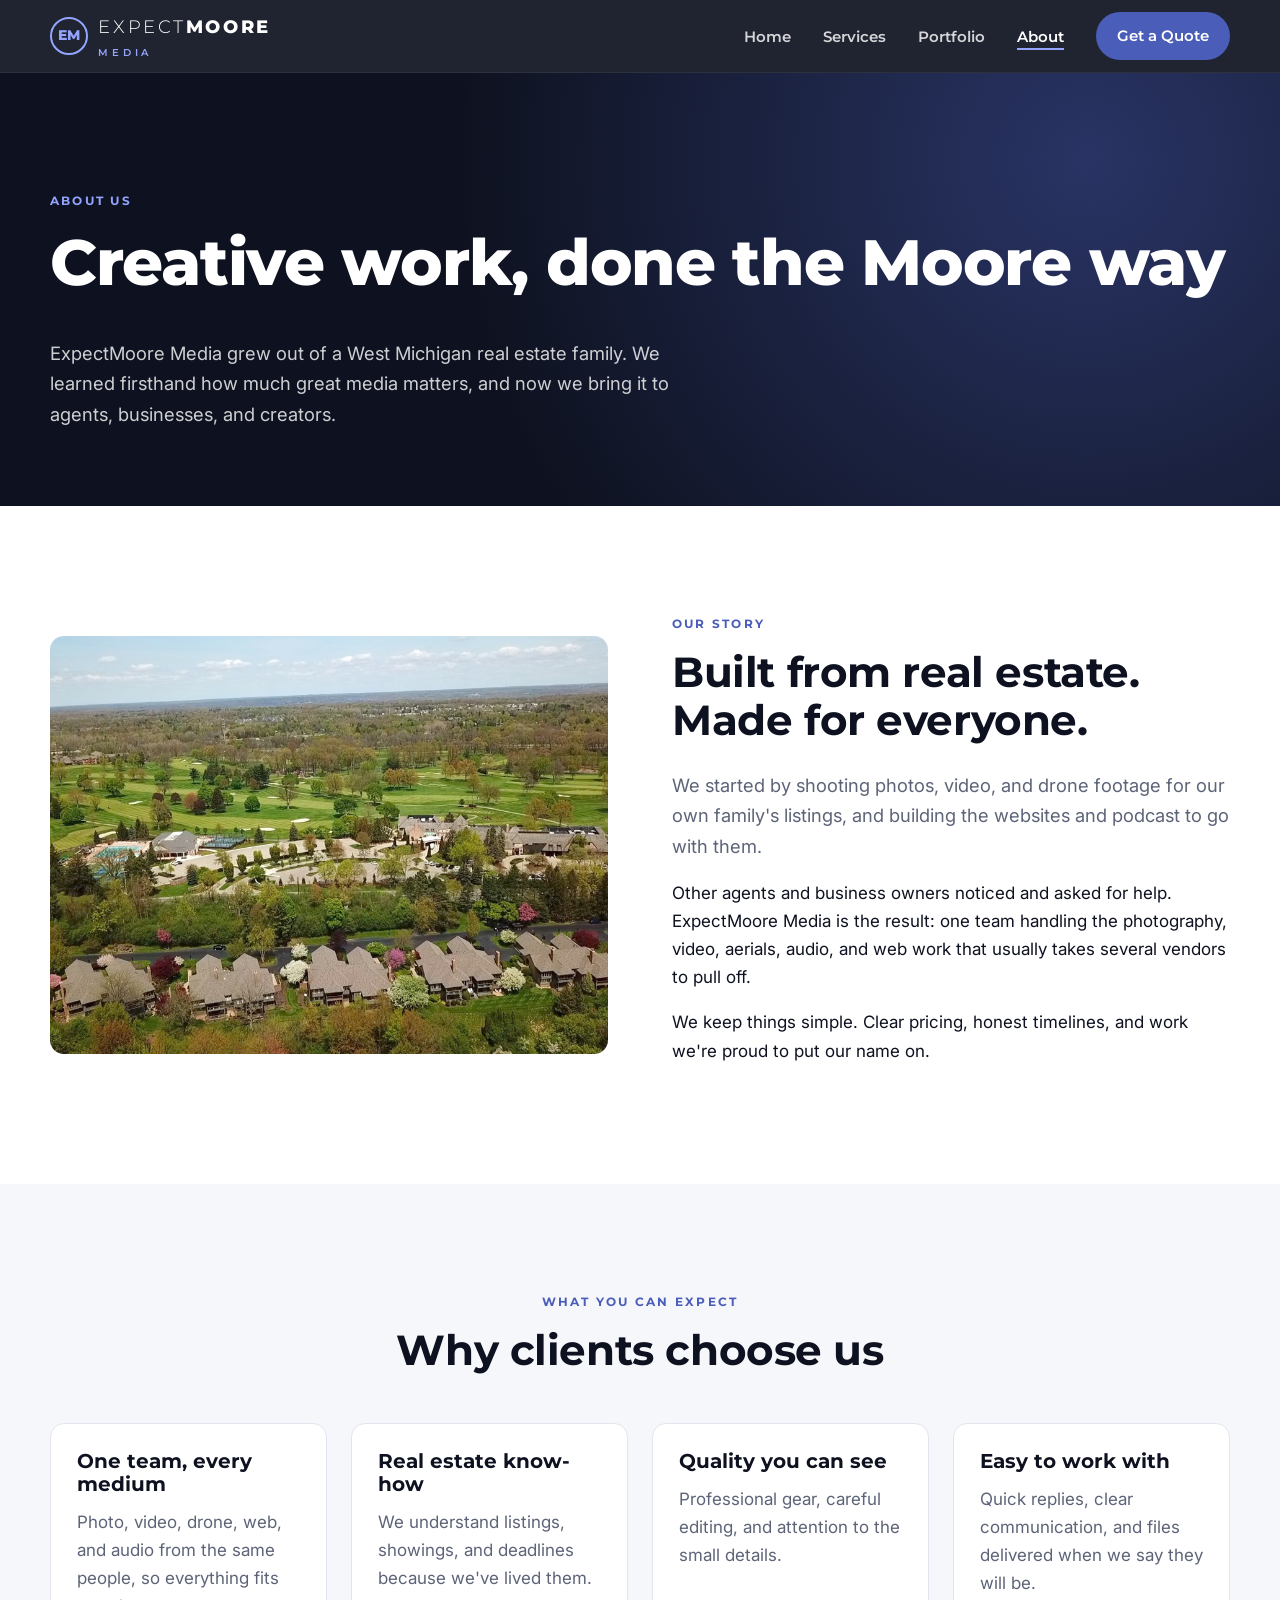
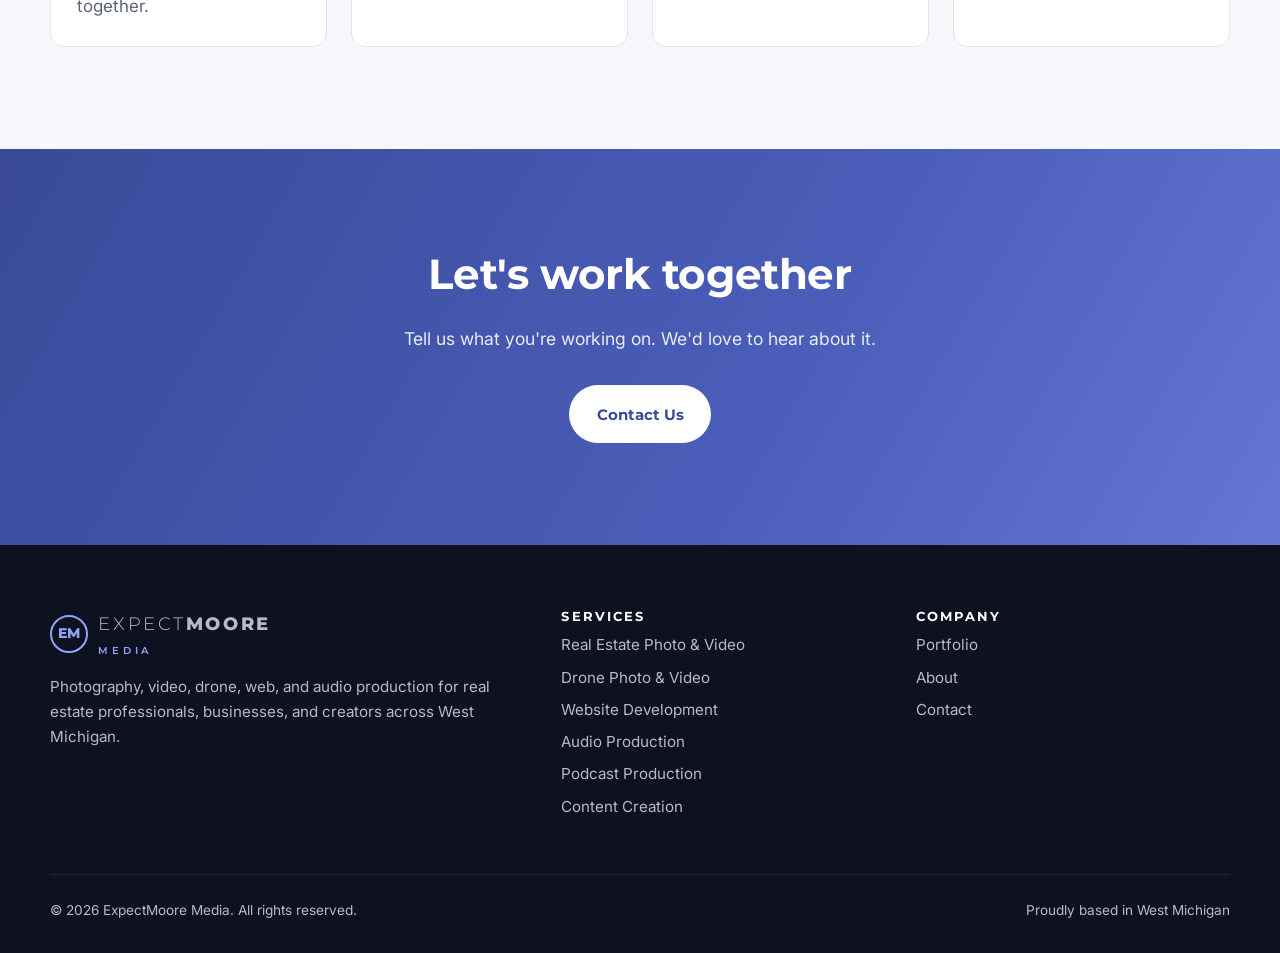
==== about.html @ f27a8996 "Build ExpectMoore Media site: home, services, portfolio, about, contact Plain HTML/CSS with shared s" ====
<!DOCTYPE html>
<html lang="en">
<head>
  <meta charset="utf-8">
  <meta name="viewport" content="width=device-width, initial-scale=1">
  <title>About | ExpectMoore Media</title>
  <meta name="description" content="ExpectMoore Media is a West Michigan digital media company that grew out of a real estate family.">
  <link rel="preconnect" href="https://fonts.googleapis.com">
  <link rel="preconnect" href="https://fonts.gstatic.com" crossorigin>
  <link href="https://fonts.googleapis.com/css2?family=Inter:wght@400;500;600&family=Montserrat:wght@300;600;700;800&display=swap" rel="stylesheet">
  <link rel="stylesheet" href="css/styles.css">
</head>
<body>

<header class="site-header">
  <nav class="container nav" aria-label="Main">
    <a class="logo" href="index.html" aria-label="ExpectMoore Media home">
      <span class="logo-mark" aria-hidden="true">EM</span>
      <span>Expect<strong>Moore</strong><small>Media</small></span>
    </a>
    <button class="nav-toggle" aria-label="Open menu" aria-expanded="false" aria-controls="nav-links"><span></span></button>
    <ul class="nav-links" id="nav-links">
      <li><a href="index.html">Home</a></li>
      <li><a href="services.html">Services</a></li>
      <li><a href="portfolio.html">Portfolio</a></li>
      <li><a href="about.html" aria-current="page">About</a></li>
      <li><a class="btn btn--primary" href="contact.html">Get a Quote</a></li>
    </ul>
  </nav>
</header>

<main>
  <section class="page-hero">
    <div class="container">
      <span class="eyebrow">About Us</span>
      <h1>Creative work, done the Moore way</h1>
      <p>ExpectMoore Media grew out of a West Michigan real estate family. We learned firsthand how much great media matters, and now we bring it to agents, businesses, and creators.</p>
    </div>
  </section>

  <section class="section">
    <div class="container split">
      <img class="reveal" src="images/drone-neighborhood.jpg" alt="Aerial view of a West Michigan neighborhood" loading="lazy">
      <div class="reveal">
        <span class="eyebrow">Our Story</span>
        <h2>Built from real estate. Made for everyone.</h2>
        <p class="lead">We started by shooting photos, video, and drone footage for our own family's listings, and building the websites and podcast to go with them.</p>
        <p>Other agents and business owners noticed and asked for help. ExpectMoore Media is the result: one team handling the photography, video, aerials, audio, and web work that usually takes several vendors to pull off.</p>
        <p>We keep things simple. Clear pricing, honest timelines, and work we're proud to put our name on.</p>
      </div>
    </div>
  </section>

  <section class="section section--paper">
    <div class="container">
      <div class="section-head center reveal">
        <span class="eyebrow">What You Can Expect</span>
        <h2>Why clients choose us</h2>
      </div>
      <div class="values">
        <div class="value reveal"><h3>One team, every medium</h3><p>Photo, video, drone, web, and audio from the same people, so everything fits together.</p></div>
        <div class="value reveal"><h3>Real estate know-how</h3><p>We understand listings, showings, and deadlines because we've lived them.</p></div>
        <div class="value reveal"><h3>Quality you can see</h3><p>Professional gear, careful editing, and attention to the small details.</p></div>
        <div class="value reveal"><h3>Easy to work with</h3><p>Quick replies, clear communication, and files delivered when we say they will be.</p></div>
      </div>
    </div>
  </section>

  <section class="section cta">
    <div class="container reveal">
      <h2>Let's work together</h2>
      <p>Tell us what you're working on. We'd love to hear about it.</p>
      <div class="btn-row"><a class="btn btn--primary" href="contact.html">Contact Us</a></div>
    </div>
  </section>
</main>

<footer class="site-footer">
  <div class="container">
    <div class="footer-grid">
      <div>
        <a class="logo" href="index.html" aria-label="ExpectMoore Media home">
          <span class="logo-mark" aria-hidden="true">EM</span>
          <span>Expect<strong>Moore</strong><small>Media</small></span>
        </a>
        <p>Photography, video, drone, web, and audio production for real estate professionals, businesses, and creators across West Michigan.</p>
      </div>
      <div>
        <h4>Services</h4>
        <ul>
          <li><a href="services.html#real-estate">Real Estate Photo &amp; Video</a></li>
          <li><a href="services.html#drone">Drone Photo &amp; Video</a></li>
          <li><a href="services.html#websites">Website Development</a></li>
          <li><a href="services.html#audio">Audio Production</a></li>
          <li><a href="services.html#podcasts">Podcast Production</a></li>
          <li><a href="services.html#content">Content Creation</a></li>
        </ul>
      </div>
      <div>
        <h4>Company</h4>
        <ul>
          <li><a href="portfolio.html">Portfolio</a></li>
          <li><a href="about.html">About</a></li>
          <li><a href="contact.html">Contact</a></li>
        </ul>
      </div>
    </div>
    <div class="footer-bottom">
      <span>&copy; <span id="year">2026</span> ExpectMoore Media. All rights reserved.</span>
      <span>Proudly based in West Michigan</span>
    </div>
  </div>
</footer>

<script src="js/main.js"></script>
</body>
</html>
---- css/styles.css ----
/* ExpectMoore Media — shared styles */
:root {
  --ink: #0e1220;
  --ink-2: #171c2e;
  --blue: #4a5db8;
  --blue-dark: #3a4a99;
  --sky: #93a4ff;
  --paper: #f6f7fb;
  --white: #ffffff;
  --muted: #5d6478;
  --muted-light: #b4bacb;
  --line: #e2e5ef;
  --radius: 14px;
  --max: 1180px;
  --head: "Montserrat", system-ui, sans-serif;
  --body: "Inter", system-ui, sans-serif;
}

*, *::before, *::after { box-sizing: border-box; }
html { scroll-behavior: smooth; }
body {
  margin: 0;
  font-family: var(--body);
  font-size: 17px;
  line-height: 1.65;
  color: var(--ink);
  background: var(--white);
}
img { max-width: 100%; display: block; }
a { color: var(--blue); }
h1, h2, h3, h4 { font-family: var(--head); line-height: 1.15; margin: 0 0 .6em; }
h1 { font-size: clamp(2.3rem, 5vw, 4rem); font-weight: 800; letter-spacing: -.02em; }
h2 { font-size: clamp(1.8rem, 3.4vw, 2.6rem); font-weight: 700; letter-spacing: -.01em; }
h3 { font-size: 1.25rem; font-weight: 700; }
p { margin: 0 0 1em; }

.container { width: min(100% - 2.5rem, var(--max)); margin-inline: auto; }
.section { padding: clamp(4rem, 8vw, 6.5rem) 0; }
.section--paper { background: var(--paper); }
.section--dark { background: var(--ink); color: var(--white); }
.section--dark p { color: var(--muted-light); }
.eyebrow {
  display: inline-block;
  font-family: var(--head);
  font-size: .78rem;
  font-weight: 700;
  letter-spacing: .18em;
  text-transform: uppercase;
  color: var(--blue);
  margin-bottom: .9rem;
}
.section--dark .eyebrow, .hero .eyebrow, .page-hero .eyebrow { color: var(--sky); }
.lead { font-size: 1.15rem; color: var(--muted); max-width: 46rem; }
.section-head { max-width: 46rem; margin-bottom: 3rem; }
.section-head.center { margin-inline: auto; text-align: center; }
.section-head.center .lead { margin-inline: auto; }

/* Buttons */
.btn {
  display: inline-flex; align-items: center; gap: .5rem;
  padding: .9rem 1.6rem;
  border-radius: 999px;
  font-family: var(--head); font-weight: 700; font-size: .95rem;
  text-decoration: none;
  border: 2px solid transparent;
  transition: background .2s, color .2s, border-color .2s, transform .2s;
  cursor: pointer;
}
.btn:hover { transform: translateY(-2px); }
.btn--primary { background: var(--blue); color: var(--white); }
.btn--primary:hover { background: var(--blue-dark); }
.btn--ghost { border-color: rgba(255,255,255,.5); color: var(--white); }
.btn--ghost:hover { border-color: var(--white); background: rgba(255,255,255,.08); }
.btn--outline { border-color: var(--blue); color: var(--blue); }
.btn--outline:hover { background: var(--blue); color: var(--white); }
.btn-row { display: flex; flex-wrap: wrap; gap: .9rem; }

/* Header */
.site-header {
  position: sticky; top: 0; z-index: 50;
  background: rgba(14, 18, 32, .92);
  backdrop-filter: blur(10px);
  border-bottom: 1px solid rgba(255,255,255,.06);
}
.nav { display: flex; align-items: center; justify-content: space-between; height: 72px; }
.logo {
  display: flex; align-items: center; gap: .65rem;
  color: var(--white); text-decoration: none;
  font-family: var(--head); font-weight: 300; font-size: 1.15rem; letter-spacing: .14em; text-transform: uppercase;
}
.logo strong { font-weight: 800; }
.logo-mark {
  width: 38px; height: 38px; border-radius: 50%;
  border: 2px solid var(--sky);
  display: grid; place-items: center;
  font-weight: 800; font-size: .9rem; letter-spacing: 0; color: var(--sky);
}
.logo small { display: block; font-size: .62rem; letter-spacing: .38em; color: var(--sky); font-weight: 600; margin-top: 2px; }
.nav-links { display: flex; align-items: center; gap: 2rem; list-style: none; margin: 0; padding: 0; }
.nav-links a {
  color: rgba(255,255,255,.82); text-decoration: none;
  font-family: var(--head); font-weight: 600; font-size: .92rem;
}
.nav-links a:hover, .nav-links a[aria-current="page"] { color: var(--white); }
.nav-links a[aria-current="page"] { box-shadow: inset 0 -2px 0 var(--sky); padding-bottom: 4px; }
.nav-links .btn { color: var(--white); padding: .6rem 1.2rem; }
.nav-toggle {
  display: none; background: none; border: 0; color: var(--white);
  width: 44px; height: 44px; cursor: pointer;
}
.nav-toggle span, .nav-toggle span::before, .nav-toggle span::after {
  display: block; width: 24px; height: 2px; background: currentColor; margin: auto; position: relative; transition: .2s;
}
.nav-toggle span::before, .nav-toggle span::after { content: ""; position: absolute; left: 0; }
.nav-toggle span::before { top: -7px; }
.nav-toggle span::after { top: 7px; }

@media (max-width: 860px) {
  .nav-toggle { display: block; }
  .nav-links {
    position: absolute; top: 72px; left: 0; right: 0;
    flex-direction: column; align-items: stretch; gap: 0;
    background: var(--ink); padding: .5rem 1.25rem 1.5rem;
    display: none;
  }
  .nav-links.open { display: flex; }
  .nav-links li { border-bottom: 1px solid rgba(255,255,255,.08); }
  .nav-links li:last-child { border: 0; padding-top: 1rem; }
  .nav-links a { display: block; padding: .9rem 0; }
  .nav-links a[aria-current="page"] { box-shadow: none; color: var(--sky); }
}

/* Hero */
.hero {
  position: relative; color: var(--white);
  min-height: min(88vh, 820px);
  display: flex; align-items: center;
  background: var(--ink) url("../images/hero-aerial.jpg") center/cover no-repeat;
}
.hero::before {
  content: ""; position: absolute; inset: 0;
  background: linear-gradient(100deg, rgba(14,18,32,.92) 0%, rgba(14,18,32,.7) 45%, rgba(14,18,32,.25) 100%);
}
.hero .container { position: relative; padding: 5rem 0; }
.hero h1 { max-width: 15ch; }
.hero h1 em { font-style: normal; color: var(--sky); }
.hero p { font-size: 1.2rem; max-width: 36rem; color: rgba(255,255,255,.85); margin-bottom: 2rem; }

.page-hero {
  background: radial-gradient(circle at 85% 20%, rgba(74,93,184,.45), transparent 55%), var(--ink);
  color: var(--white);
  padding: clamp(4rem, 9vw, 7rem) 0 clamp(3rem, 6vw, 5rem);
}
.page-hero p { color: rgba(255,255,255,.8); font-size: 1.15rem; max-width: 42rem; margin: 0; }

/* Stats strip */
.strip { background: var(--blue); color: var(--white); }
.strip .container {
  display: grid; grid-template-columns: repeat(auto-fit, minmax(180px, 1fr));
  gap: 1rem; padding: 1.6rem 0; text-align: center;
  font-family: var(--head); font-weight: 600; font-size: .95rem; letter-spacing: .04em;
}

/* Service cards */
.grid-3 { display: grid; gap: 1.5rem; grid-template-columns: repeat(auto-fit, minmax(300px, 1fr)); }
.card {
  background: var(--white);
  border: 1px solid var(--line);
  border-radius: var(--radius);
  padding: 2rem;
  transition: transform .25s, box-shadow .25s, border-color .25s;
  display: flex; flex-direction: column;
}
.card:hover { transform: translateY(-4px); box-shadow: 0 18px 40px rgba(14,18,32,.08); border-color: transparent; }
.card p { color: var(--muted); flex: 1; }
.card .link { font-family: var(--head); font-weight: 700; font-size: .92rem; text-decoration: none; }
.card .link::after { content: " →"; }
.icon {
  width: 52px; height: 52px; border-radius: 12px;
  background: rgba(74,93,184,.1); color: var(--blue);
  display: grid; place-items: center; margin-bottom: 1.2rem;
}
.icon svg { width: 26px; height: 26px; }

/* Split feature */
.split { display: grid; gap: clamp(2rem, 5vw, 4.5rem); grid-template-columns: 1fr 1fr; align-items: center; }
.split img { border-radius: var(--radius); width: 100%; aspect-ratio: 4/3; object-fit: cover; }
.split.reverse > :first-child { order: 2; }
@media (max-width: 860px) {
  .split { grid-template-columns: 1fr; }
  .split.reverse > :first-child { order: 0; }
}
.checklist { list-style: none; padding: 0; margin: 0 0 1.8rem; }
.checklist li { position: relative; padding-left: 1.9rem; margin-bottom: .6rem; }
.checklist li::before {
  content: ""; position: absolute; left: 0; top: .45em;
  width: 1.05rem; height: 1.05rem; border-radius: 50%;
  background: var(--blue) url("data:image/svg+xml,%3Csvg xmlns='http://www.w3.org/2000/svg' viewBox='0 0 16 16' fill='none' stroke='white' stroke-width='2.5'%3E%3Cpath d='M4 8.5l2.5 2.5L12 5'/%3E%3C/svg%3E") center/70% no-repeat;
}
.section--dark .checklist li { color: var(--muted-light); }

/* Process */
.steps { display: grid; gap: 1.5rem; grid-template-columns: repeat(auto-fit, minmax(220px, 1fr)); counter-reset: step; }
.step { border-top: 2px solid rgba(147,164,255,.35); padding-top: 1.4rem; }
.step::before {
  counter-increment: step; content: "0" counter(step);
  font-family: var(--head); font-weight: 800; font-size: 1.9rem; color: var(--sky); display: block; margin-bottom: .4rem;
}
.step h3 { color: var(--white); }

/* Gallery */
.gallery { display: grid; gap: 1rem; grid-template-columns: repeat(12, 1fr); }
.gallery figure { margin: 0; position: relative; overflow: hidden; border-radius: var(--radius); grid-column: span 4; background: var(--ink-2); }
.gallery figure.wide { grid-column: span 8; }
.gallery figure.half { grid-column: span 6; }
.gallery img { width: 100%; height: 100%; aspect-ratio: 4/3; object-fit: cover; transition: transform .5s; }
.gallery figure.wide img { aspect-ratio: auto; }
.gallery figure:hover img { transform: scale(1.04); }
.gallery figcaption {
  position: absolute; left: 0; right: 0; bottom: 0;
  padding: 2.5rem 1.2rem 1rem;
  background: linear-gradient(transparent, rgba(14,18,32,.85));
  color: var(--white); font-family: var(--head); font-weight: 600; font-size: .9rem;
}
.gallery figcaption span { display: block; font-size: .72rem; letter-spacing: .14em; text-transform: uppercase; color: var(--sky); }
@media (max-width: 760px) {
  .gallery figure, .gallery figure.wide, .gallery figure.half { grid-column: span 12; }
}

/* Filter tabs */
.filters { display: flex; flex-wrap: wrap; gap: .6rem; margin-bottom: 2rem; }
.filters button {
  border: 1px solid var(--line); background: var(--white); color: var(--ink);
  font-family: var(--head); font-weight: 600; font-size: .88rem;
  padding: .55rem 1.1rem; border-radius: 999px; cursor: pointer;
}
.filters button.active, .filters button:hover { background: var(--ink); color: var(--white); border-color: var(--ink); }
.gallery figure.hidden { display: none; }

/* Service detail blocks */
.service-block { scroll-margin-top: 90px; }
.service-block + .service-block { margin-top: clamp(4rem, 8vw, 6rem); }
.tag-list { display: flex; flex-wrap: wrap; gap: .5rem; margin-bottom: 1.6rem; }
.tag-list span {
  font-size: .8rem; font-weight: 600; padding: .3rem .8rem; border-radius: 999px;
  background: rgba(74,93,184,.1); color: var(--blue-dark);
}
.jump { display: flex; flex-wrap: wrap; gap: .6rem; margin-top: 2rem; }
.jump a {
  color: var(--white); text-decoration: none; font-size: .88rem; font-weight: 600;
  border: 1px solid rgba(255,255,255,.25); border-radius: 999px; padding: .45rem 1rem;
}
.jump a:hover { border-color: var(--sky); color: var(--sky); }
.placeholder-media {
  border-radius: var(--radius); aspect-ratio: 4/3;
  background: radial-gradient(circle at 30% 30%, rgba(147,164,255,.55), transparent 60%), linear-gradient(135deg, var(--blue), var(--ink));
  display: grid; place-items: center; color: var(--white);
}
.placeholder-media svg { width: 84px; height: 84px; opacity: .9; }

/* Values */
.values { display: grid; gap: 1.5rem; grid-template-columns: repeat(auto-fit, minmax(240px, 1fr)); }
.value { padding: 1.6rem; border-radius: var(--radius); background: var(--white); border: 1px solid var(--line); }
.value p { color: var(--muted); margin: 0; }

/* CTA band */
.cta {
  background: linear-gradient(120deg, var(--blue-dark), var(--blue) 60%, #6476d6);
  color: var(--white); text-align: center;
}
.cta p { color: rgba(255,255,255,.88); max-width: 38rem; margin: 0 auto 2rem; font-size: 1.1rem; }
.cta .btn--primary { background: var(--white); color: var(--blue-dark); }
.cta .btn--primary:hover { background: var(--paper); }
.cta .btn-row { justify-content: center; }

/* Contact */
.contact-grid { display: grid; gap: clamp(2rem, 5vw, 4rem); grid-template-columns: 1fr 1.4fr; align-items: start; }
@media (max-width: 860px) { .contact-grid { grid-template-columns: 1fr; } }
.form { background: var(--white); border: 1px solid var(--line); border-radius: var(--radius); padding: clamp(1.5rem, 4vw, 2.5rem); }
.form-row { display: grid; gap: 1rem; grid-template-columns: 1fr 1fr; }
@media (max-width: 560px) { .form-row { grid-template-columns: 1fr; } }
.field { margin-bottom: 1.1rem; }
.field label, .field legend { display: block; font-family: var(--head); font-weight: 600; font-size: .88rem; margin-bottom: .4rem; }
.field input, .field select, .field textarea {
  width: 100%; font: inherit; font-size: 1rem;
  padding: .8rem .95rem; border: 1px solid #cfd4e2; border-radius: 10px; background: var(--white); color: var(--ink);
}
.field input:focus, .field select:focus, .field textarea:focus { outline: 2px solid var(--blue); outline-offset: 1px; border-color: var(--blue); }
.field textarea { min-height: 140px; resize: vertical; }
fieldset.field { border: 0; padding: 0; margin: 0 0 1.1rem; }
.checks { display: grid; grid-template-columns: repeat(auto-fit, minmax(190px, 1fr)); gap: .5rem; }
.checks label { display: flex; align-items: center; gap: .55rem; font-family: var(--body); font-weight: 400; font-size: .95rem; margin: 0; }
.checks input { width: auto; accent-color: var(--blue); }
.hidden-field { position: absolute; left: -9999px; }
.info-list { list-style: none; padding: 0; margin: 2rem 0 0; }
.info-list li { padding: 1rem 0; border-top: 1px solid var(--line); }
.info-list strong { display: block; font-family: var(--head); font-size: .8rem; letter-spacing: .14em; text-transform: uppercase; color: var(--blue); }

/* Footer */
.site-footer { background: var(--ink); color: var(--muted-light); padding: 4rem 0 2rem; font-size: .95rem; }
.footer-grid { display: grid; gap: 2.5rem; grid-template-columns: 1.5fr 1fr 1fr; }
@media (max-width: 760px) { .footer-grid { grid-template-columns: 1fr; } }
.site-footer h4 { color: var(--white); font-size: .82rem; letter-spacing: .16em; text-transform: uppercase; }
.site-footer ul { list-style: none; padding: 0; margin: 0; }
.site-footer li { margin-bottom: .45rem; }
.site-footer a { color: var(--muted-light); text-decoration: none; }
.site-footer a:hover { color: var(--white); }
.site-footer .logo { margin-bottom: 1rem; }
.footer-bottom {
  margin-top: 3rem; padding-top: 1.5rem; border-top: 1px solid rgba(255,255,255,.08);
  display: flex; flex-wrap: wrap; justify-content: space-between; gap: 1rem; font-size: .85rem;
}

/* Reveal on scroll */
.reveal { opacity: 0; transform: translateY(18px); transition: opacity .7s ease, transform .7s ease; }
.reveal.visible { opacity: 1; transform: none; }
@media (prefers-reduced-motion: reduce) {
  html { scroll-behavior: auto; }
  .reveal { opacity: 1; transform: none; transition: none; }
  .btn:hover, .card:hover { transform: none; }
}
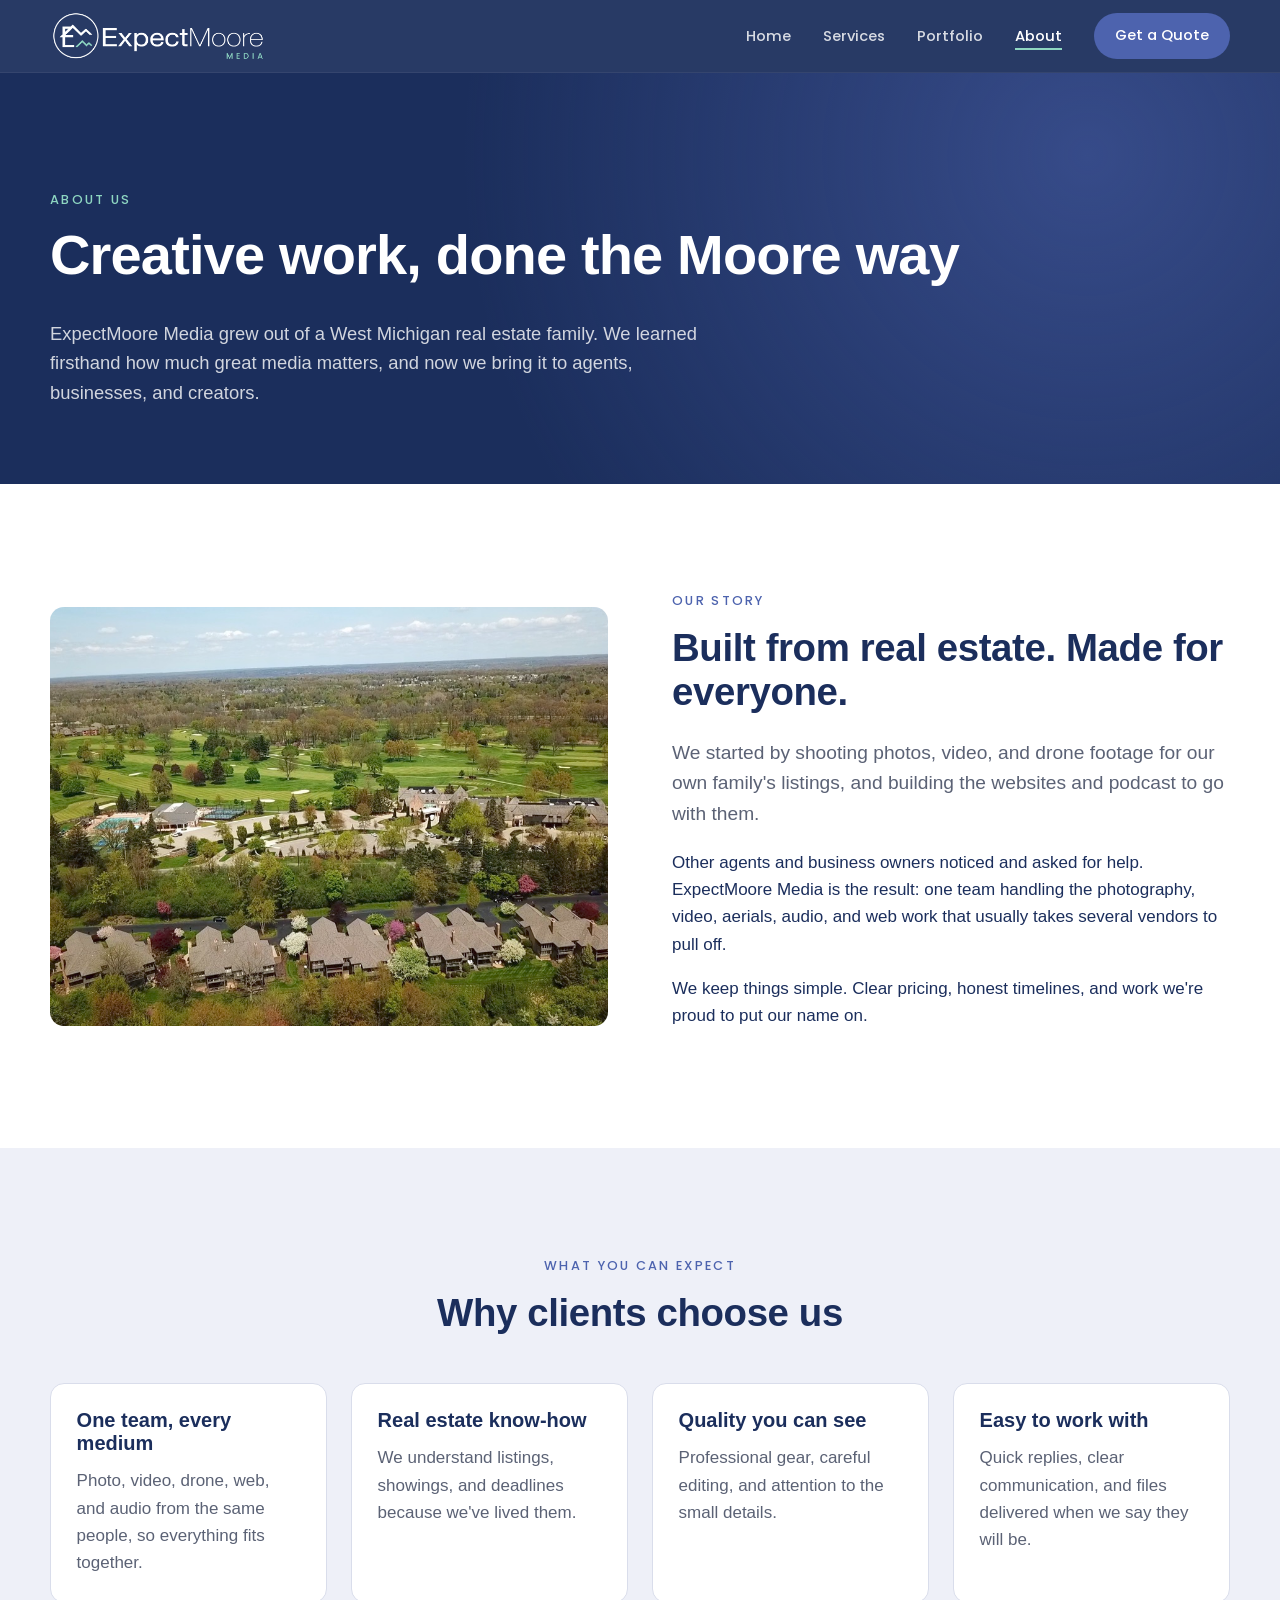
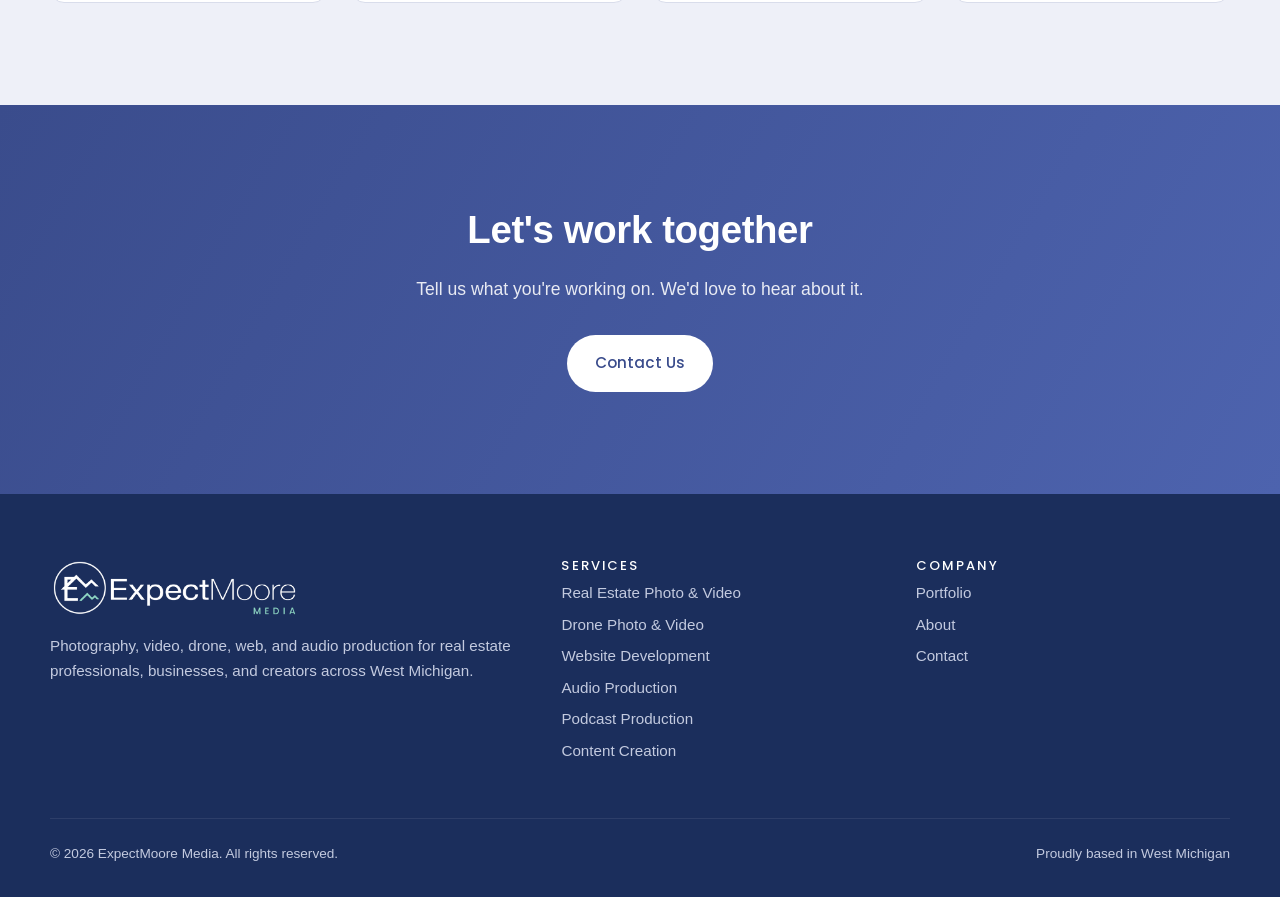
==== commit 9693f2de: "Apply ExpectMoore Media brand kit Real logo (reversed seafoam on navy) in header and footer, favicon" ====
--- a/about.html
+++ b/about.html
@@ -7,17 +7,16 @@
   <meta name="description" content="ExpectMoore Media is a West Michigan digital media company that grew out of a real estate family.">
   <link rel="preconnect" href="https://fonts.googleapis.com">
   <link rel="preconnect" href="https://fonts.gstatic.com" crossorigin>
-  <link href="https://fonts.googleapis.com/css2?family=Inter:wght@400;500;600&family=Montserrat:wght@300;600;700;800&display=swap" rel="stylesheet">
+  <link href="https://fonts.googleapis.com/css2?family=Inter:wght@300;400;700&family=Poppins:wght@500;600&display=swap" rel="stylesheet">
+  <link rel="icon" type="image/png" href="favicon.png">
+  <link rel="apple-touch-icon" href="apple-touch-icon.png">
   <link rel="stylesheet" href="css/styles.css">
 </head>
 <body>
 
 <header class="site-header">
   <nav class="container nav" aria-label="Main">
-    <a class="logo" href="index.html" aria-label="ExpectMoore Media home">
-      <span class="logo-mark" aria-hidden="true">EM</span>
-      <span>Expect<strong>Moore</strong><small>Media</small></span>
-    </a>
+    <a class="logo" href="index.html"><img src="images/brand/expectmooremedia-logo-reversed-seafoam.png" alt="ExpectMoore Media" width="216" height="52"></a>
     <button class="nav-toggle" aria-label="Open menu" aria-expanded="false" aria-controls="nav-links"><span></span></button>
     <ul class="nav-links" id="nav-links">
       <li><a href="index.html">Home</a></li>
@@ -79,10 +78,7 @@
   <div class="container">
     <div class="footer-grid">
       <div>
-        <a class="logo" href="index.html" aria-label="ExpectMoore Media home">
-          <span class="logo-mark" aria-hidden="true">EM</span>
-          <span>Expect<strong>Moore</strong><small>Media</small></span>
-        </a>
+        <a class="logo" href="index.html"><img src="images/brand/expectmooremedia-logo-reversed-seafoam.png" alt="ExpectMoore Media" width="216" height="52"></a>
         <p>Photography, video, drone, web, and audio production for real estate professionals, businesses, and creators across West Michigan.</p>
       </div>
       <div>
--- a/css/styles.css
+++ b/css/styles.css
@@ -1,19 +1,30 @@
 /* ExpectMoore Media — shared styles */
 :root {
-  --ink: #0e1220;
-  --ink-2: #171c2e;
-  --blue: #4a5db8;
-  --blue-dark: #3a4a99;
-  --sky: #93a4ff;
-  --paper: #f6f7fb;
+  /* ExpectMoore Media brand palette (Brand Kit / Colors) */
+  --moore-blue: #4d63ae;
+  --moore-blue-dark: #3a4c8c;
+  --navy-blue: #1b2e5c;
+  --seafoam: #8ed6c1;   /* accent only: shapes, highlights, and on Navy. Never text on white. */
+  --slate: #5b6275;
+  --blue-tint: #eef0f8;
+  --hairline: #d9ddeb;
   --white: #ffffff;
-  --muted: #5d6478;
-  --muted-light: #b4bacb;
-  --line: #e2e5ef;
+
+  /* Roles */
+  --ink: var(--navy-blue);
+  --ink-2: #14234a;
+  --blue: var(--moore-blue);
+  --blue-dark: var(--moore-blue-dark);
+  --sky: var(--seafoam);
+  --paper: var(--blue-tint);
+  --muted: var(--slate);
+  --muted-light: #c3cadf;
+  --line: var(--hairline);
   --radius: 14px;
   --max: 1180px;
-  --head: "Montserrat", system-ui, sans-serif;
-  --body: "Inter", system-ui, sans-serif;
+  --head: "Helvetica Neue", Helvetica, Inter, Arial, sans-serif;
+  --body: "Helvetica Neue", Helvetica, Inter, Arial, sans-serif;
+  --label: "Poppins", "Helvetica Neue", Arial, sans-serif;
 }
 
 *, *::before, *::after { box-sizing: border-box; }
@@ -22,15 +33,15 @@
   margin: 0;
   font-family: var(--body);
   font-size: 17px;
-  line-height: 1.65;
+  line-height: 1.6;
   color: var(--ink);
   background: var(--white);
 }
 img { max-width: 100%; display: block; }
 a { color: var(--blue); }
 h1, h2, h3, h4 { font-family: var(--head); line-height: 1.15; margin: 0 0 .6em; }
-h1 { font-size: clamp(2.3rem, 5vw, 4rem); font-weight: 800; letter-spacing: -.02em; }
-h2 { font-size: clamp(1.8rem, 3.4vw, 2.6rem); font-weight: 700; letter-spacing: -.01em; }
+h1 { font-size: clamp(2.25rem, 4.6vw, 3.5rem); font-weight: 700; letter-spacing: -.015em; line-height: 1.08; }
+h2 { font-size: clamp(1.75rem, 3vw, 2.5rem); font-weight: 700; letter-spacing: -.01em; }
 h3 { font-size: 1.25rem; font-weight: 700; }
 p { margin: 0 0 1em; }
 
@@ -41,16 +52,16 @@
 .section--dark p { color: var(--muted-light); }
 .eyebrow {
   display: inline-block;
-  font-family: var(--head);
-  font-size: .78rem;
-  font-weight: 700;
+  font-family: var(--label);
+  font-size: .8rem;
+  font-weight: 500;
   letter-spacing: .18em;
   text-transform: uppercase;
   color: var(--blue);
   margin-bottom: .9rem;
 }
 .section--dark .eyebrow, .hero .eyebrow, .page-hero .eyebrow { color: var(--sky); }
-.lead { font-size: 1.15rem; color: var(--muted); max-width: 46rem; }
+.lead { font-size: 1.2rem; font-weight: 300; color: var(--muted); max-width: 46rem; }
 .section-head { max-width: 46rem; margin-bottom: 3rem; }
 .section-head.center { margin-inline: auto; text-align: center; }
 .section-head.center .lead { margin-inline: auto; }
@@ -60,7 +71,7 @@
   display: inline-flex; align-items: center; gap: .5rem;
   padding: .9rem 1.6rem;
   border-radius: 999px;
-  font-family: var(--head); font-weight: 700; font-size: .95rem;
+  font-family: var(--label); font-weight: 500; font-size: .95rem;
   text-decoration: none;
   border: 2px solid transparent;
   transition: background .2s, color .2s, border-color .2s, transform .2s;
@@ -78,28 +89,18 @@
 /* Header */
 .site-header {
   position: sticky; top: 0; z-index: 50;
-  background: rgba(14, 18, 32, .92);
+  background: rgba(27, 46, 92, .94);
   backdrop-filter: blur(10px);
   border-bottom: 1px solid rgba(255,255,255,.06);
 }
 .nav { display: flex; align-items: center; justify-content: space-between; height: 72px; }
-.logo {
-  display: flex; align-items: center; gap: .65rem;
-  color: var(--white); text-decoration: none;
-  font-family: var(--head); font-weight: 300; font-size: 1.15rem; letter-spacing: .14em; text-transform: uppercase;
-}
-.logo strong { font-weight: 800; }
-.logo-mark {
-  width: 38px; height: 38px; border-radius: 50%;
-  border: 2px solid var(--sky);
-  display: grid; place-items: center;
-  font-weight: 800; font-size: .9rem; letter-spacing: 0; color: var(--sky);
-}
-.logo small { display: block; font-size: .62rem; letter-spacing: .38em; color: var(--sky); font-weight: 600; margin-top: 2px; }
+.logo { display: inline-flex; align-items: center; }
+.logo img { height: 52px; width: auto; min-width: 150px; }
+.site-footer .logo img { height: 60px; }
 .nav-links { display: flex; align-items: center; gap: 2rem; list-style: none; margin: 0; padding: 0; }
 .nav-links a {
   color: rgba(255,255,255,.82); text-decoration: none;
-  font-family: var(--head); font-weight: 600; font-size: .92rem;
+  font-family: var(--label); font-weight: 500; font-size: .92rem;
 }
 .nav-links a:hover, .nav-links a[aria-current="page"] { color: var(--white); }
 .nav-links a[aria-current="page"] { box-shadow: inset 0 -2px 0 var(--sky); padding-bottom: 4px; }
@@ -139,7 +140,7 @@
 }
 .hero::before {
   content: ""; position: absolute; inset: 0;
-  background: linear-gradient(100deg, rgba(14,18,32,.92) 0%, rgba(14,18,32,.7) 45%, rgba(14,18,32,.25) 100%);
+  background: linear-gradient(100deg, rgba(27,46,92,.94) 0%, rgba(27,46,92,.72) 45%, rgba(27,46,92,.2) 100%);
 }
 .hero .container { position: relative; padding: 5rem 0; }
 .hero h1 { max-width: 15ch; }
@@ -147,7 +148,7 @@
 .hero p { font-size: 1.2rem; max-width: 36rem; color: rgba(255,255,255,.85); margin-bottom: 2rem; }
 
 .page-hero {
-  background: radial-gradient(circle at 85% 20%, rgba(74,93,184,.45), transparent 55%), var(--ink);
+  background: radial-gradient(circle at 85% 20%, rgba(77,99,174,.55), transparent 55%), var(--ink);
   color: var(--white);
   padding: clamp(4rem, 9vw, 7rem) 0 clamp(3rem, 6vw, 5rem);
 }
@@ -158,7 +159,7 @@
 .strip .container {
   display: grid; grid-template-columns: repeat(auto-fit, minmax(180px, 1fr));
   gap: 1rem; padding: 1.6rem 0; text-align: center;
-  font-family: var(--head); font-weight: 600; font-size: .95rem; letter-spacing: .04em;
+  font-family: var(--label); font-weight: 500; font-size: .95rem; letter-spacing: .04em;
 }
 
 /* Service cards */
@@ -171,13 +172,13 @@
   transition: transform .25s, box-shadow .25s, border-color .25s;
   display: flex; flex-direction: column;
 }
-.card:hover { transform: translateY(-4px); box-shadow: 0 18px 40px rgba(14,18,32,.08); border-color: transparent; }
+.card:hover { transform: translateY(-4px); box-shadow: 0 18px 40px rgba(27,46,92,.1); border-color: transparent; }
 .card p { color: var(--muted); flex: 1; }
-.card .link { font-family: var(--head); font-weight: 700; font-size: .92rem; text-decoration: none; }
+.card .link { font-family: var(--label); font-weight: 500; font-size: .92rem; text-decoration: none; }
 .card .link::after { content: " →"; }
 .icon {
   width: 52px; height: 52px; border-radius: 12px;
-  background: rgba(74,93,184,.1); color: var(--blue);
+  background: rgba(77,99,174,.1); color: var(--blue);
   display: grid; place-items: center; margin-bottom: 1.2rem;
 }
 .icon svg { width: 26px; height: 26px; }
@@ -201,10 +202,10 @@
 
 /* Process */
 .steps { display: grid; gap: 1.5rem; grid-template-columns: repeat(auto-fit, minmax(220px, 1fr)); counter-reset: step; }
-.step { border-top: 2px solid rgba(147,164,255,.35); padding-top: 1.4rem; }
+.step { border-top: 2px solid rgba(142,214,193,.4); padding-top: 1.4rem; }
 .step::before {
   counter-increment: step; content: "0" counter(step);
-  font-family: var(--head); font-weight: 800; font-size: 1.9rem; color: var(--sky); display: block; margin-bottom: .4rem;
+  font-family: var(--head); font-weight: 700; font-size: 1.9rem; color: var(--sky); display: block; margin-bottom: .4rem;
 }
 .step h3 { color: var(--white); }
 
@@ -219,8 +220,8 @@
 .gallery figcaption {
   position: absolute; left: 0; right: 0; bottom: 0;
   padding: 2.5rem 1.2rem 1rem;
-  background: linear-gradient(transparent, rgba(14,18,32,.85));
-  color: var(--white); font-family: var(--head); font-weight: 600; font-size: .9rem;
+  background: linear-gradient(transparent, rgba(27,46,92,.88));
+  color: var(--white); font-family: var(--label); font-weight: 500; font-size: .9rem;
 }
 .gallery figcaption span { display: block; font-size: .72rem; letter-spacing: .14em; text-transform: uppercase; color: var(--sky); }
 @media (max-width: 760px) {
@@ -231,7 +232,7 @@
 .filters { display: flex; flex-wrap: wrap; gap: .6rem; margin-bottom: 2rem; }
 .filters button {
   border: 1px solid var(--line); background: var(--white); color: var(--ink);
-  font-family: var(--head); font-weight: 600; font-size: .88rem;
+  font-family: var(--label); font-weight: 500; font-size: .88rem;
   padding: .55rem 1.1rem; border-radius: 999px; cursor: pointer;
 }
 .filters button.active, .filters button:hover { background: var(--ink); color: var(--white); border-color: var(--ink); }
@@ -243,7 +244,7 @@
 .tag-list { display: flex; flex-wrap: wrap; gap: .5rem; margin-bottom: 1.6rem; }
 .tag-list span {
   font-size: .8rem; font-weight: 600; padding: .3rem .8rem; border-radius: 999px;
-  background: rgba(74,93,184,.1); color: var(--blue-dark);
+  background: rgba(77,99,174,.1); color: var(--blue-dark);
 }
 .jump { display: flex; flex-wrap: wrap; gap: .6rem; margin-top: 2rem; }
 .jump a {
@@ -253,7 +254,7 @@
 .jump a:hover { border-color: var(--sky); color: var(--sky); }
 .placeholder-media {
   border-radius: var(--radius); aspect-ratio: 4/3;
-  background: radial-gradient(circle at 30% 30%, rgba(147,164,255,.55), transparent 60%), linear-gradient(135deg, var(--blue), var(--ink));
+  background: radial-gradient(circle at 30% 30%, rgba(142,214,193,.5), transparent 60%), linear-gradient(135deg, var(--blue), var(--ink));
   display: grid; place-items: center; color: var(--white);
 }
 .placeholder-media svg { width: 84px; height: 84px; opacity: .9; }
@@ -265,7 +266,7 @@
 
 /* CTA band */
 .cta {
-  background: linear-gradient(120deg, var(--blue-dark), var(--blue) 60%, #6476d6);
+  background: linear-gradient(120deg, var(--blue-dark), var(--blue));
   color: var(--white); text-align: center;
 }
 .cta p { color: rgba(255,255,255,.88); max-width: 38rem; margin: 0 auto 2rem; font-size: 1.1rem; }
@@ -280,10 +281,10 @@
 .form-row { display: grid; gap: 1rem; grid-template-columns: 1fr 1fr; }
 @media (max-width: 560px) { .form-row { grid-template-columns: 1fr; } }
 .field { margin-bottom: 1.1rem; }
-.field label, .field legend { display: block; font-family: var(--head); font-weight: 600; font-size: .88rem; margin-bottom: .4rem; }
+.field label, .field legend { display: block; font-family: var(--label); font-weight: 500; font-size: .88rem; margin-bottom: .4rem; }
 .field input, .field select, .field textarea {
   width: 100%; font: inherit; font-size: 1rem;
-  padding: .8rem .95rem; border: 1px solid #cfd4e2; border-radius: 10px; background: var(--white); color: var(--ink);
+  padding: .8rem .95rem; border: 1px solid var(--line); border-radius: 10px; background: var(--white); color: var(--ink);
 }
 .field input:focus, .field select:focus, .field textarea:focus { outline: 2px solid var(--blue); outline-offset: 1px; border-color: var(--blue); }
 .field textarea { min-height: 140px; resize: vertical; }
@@ -294,13 +295,13 @@
 .hidden-field { position: absolute; left: -9999px; }
 .info-list { list-style: none; padding: 0; margin: 2rem 0 0; }
 .info-list li { padding: 1rem 0; border-top: 1px solid var(--line); }
-.info-list strong { display: block; font-family: var(--head); font-size: .8rem; letter-spacing: .14em; text-transform: uppercase; color: var(--blue); }
+.info-list strong { display: block; font-family: var(--label); font-weight: 500; font-size: .8rem; letter-spacing: .14em; text-transform: uppercase; color: var(--blue); }
 
 /* Footer */
 .site-footer { background: var(--ink); color: var(--muted-light); padding: 4rem 0 2rem; font-size: .95rem; }
 .footer-grid { display: grid; gap: 2.5rem; grid-template-columns: 1.5fr 1fr 1fr; }
 @media (max-width: 760px) { .footer-grid { grid-template-columns: 1fr; } }
-.site-footer h4 { color: var(--white); font-size: .82rem; letter-spacing: .16em; text-transform: uppercase; }
+.site-footer h4 { color: var(--white); font-family: var(--label); font-weight: 500; font-size: .82rem; letter-spacing: .16em; text-transform: uppercase; }
 .site-footer ul { list-style: none; padding: 0; margin: 0; }
 .site-footer li { margin-bottom: .45rem; }
 .site-footer a { color: var(--muted-light); text-decoration: none; }
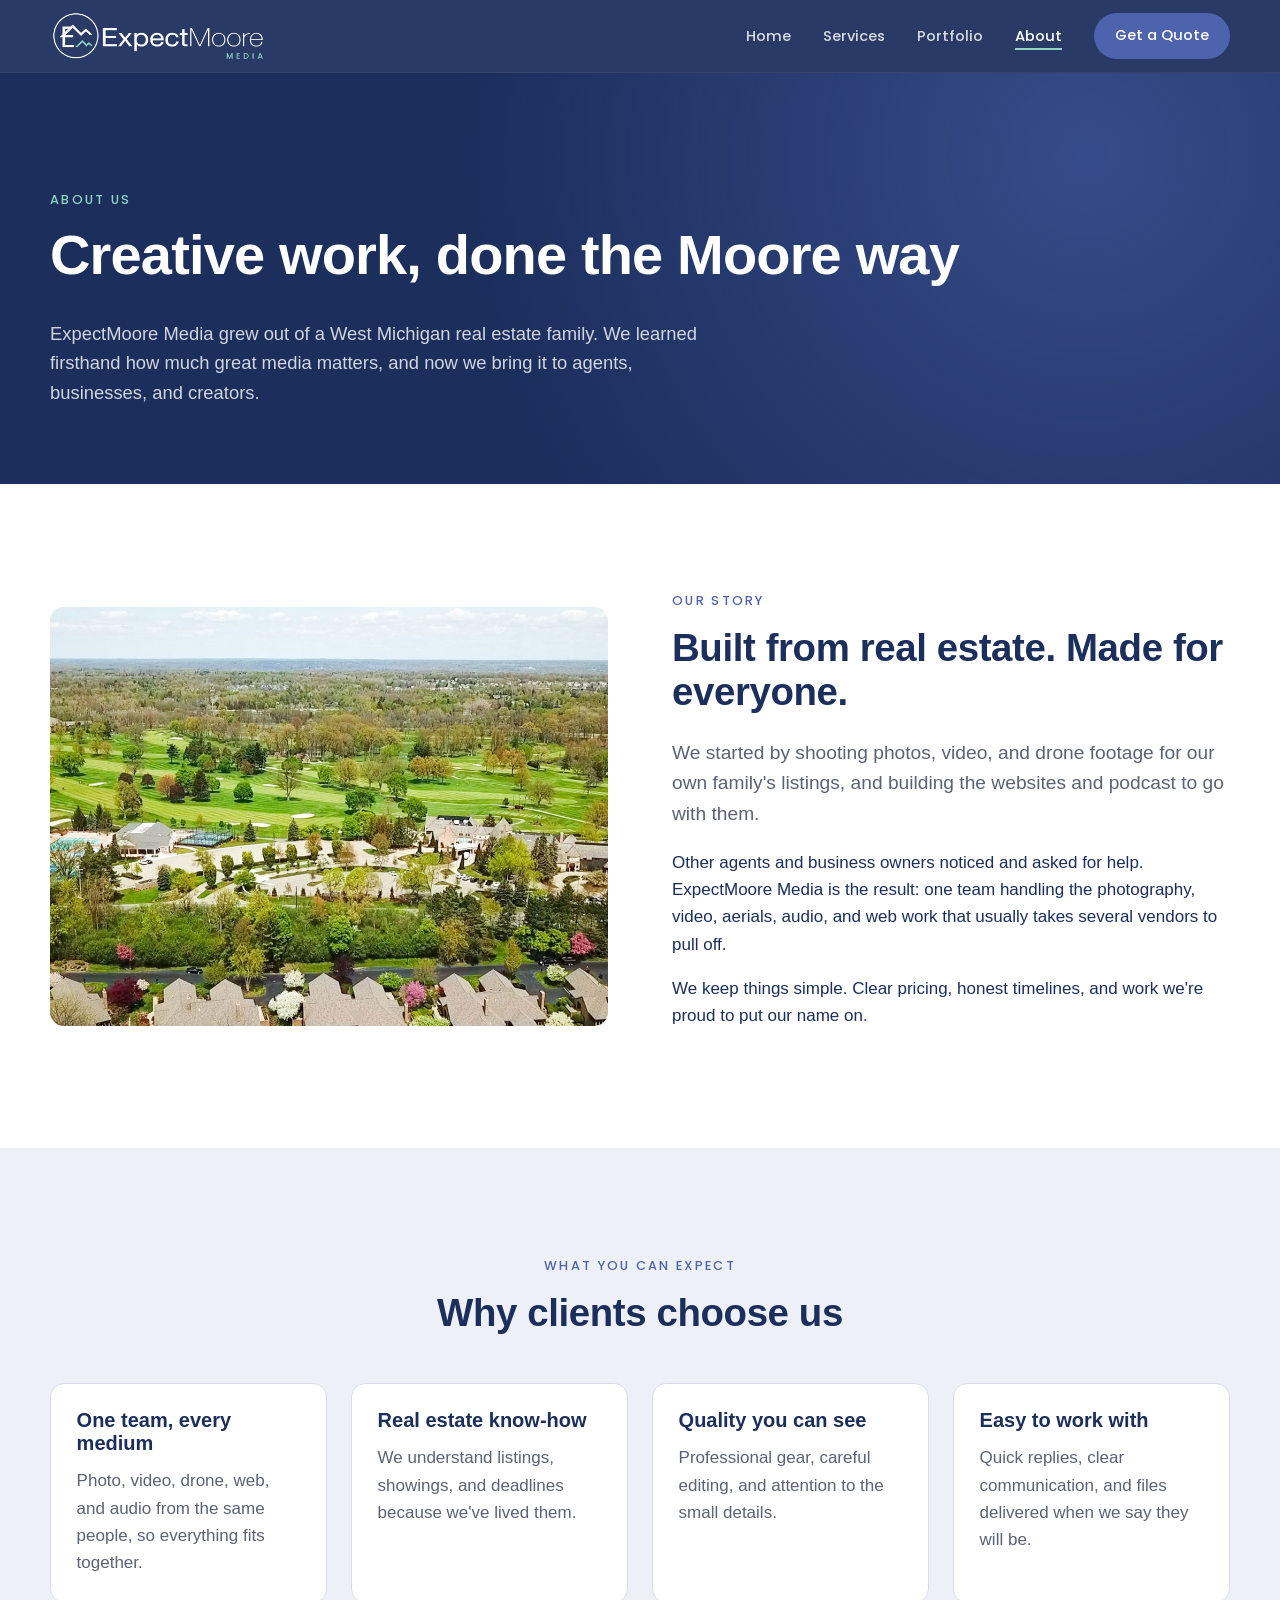
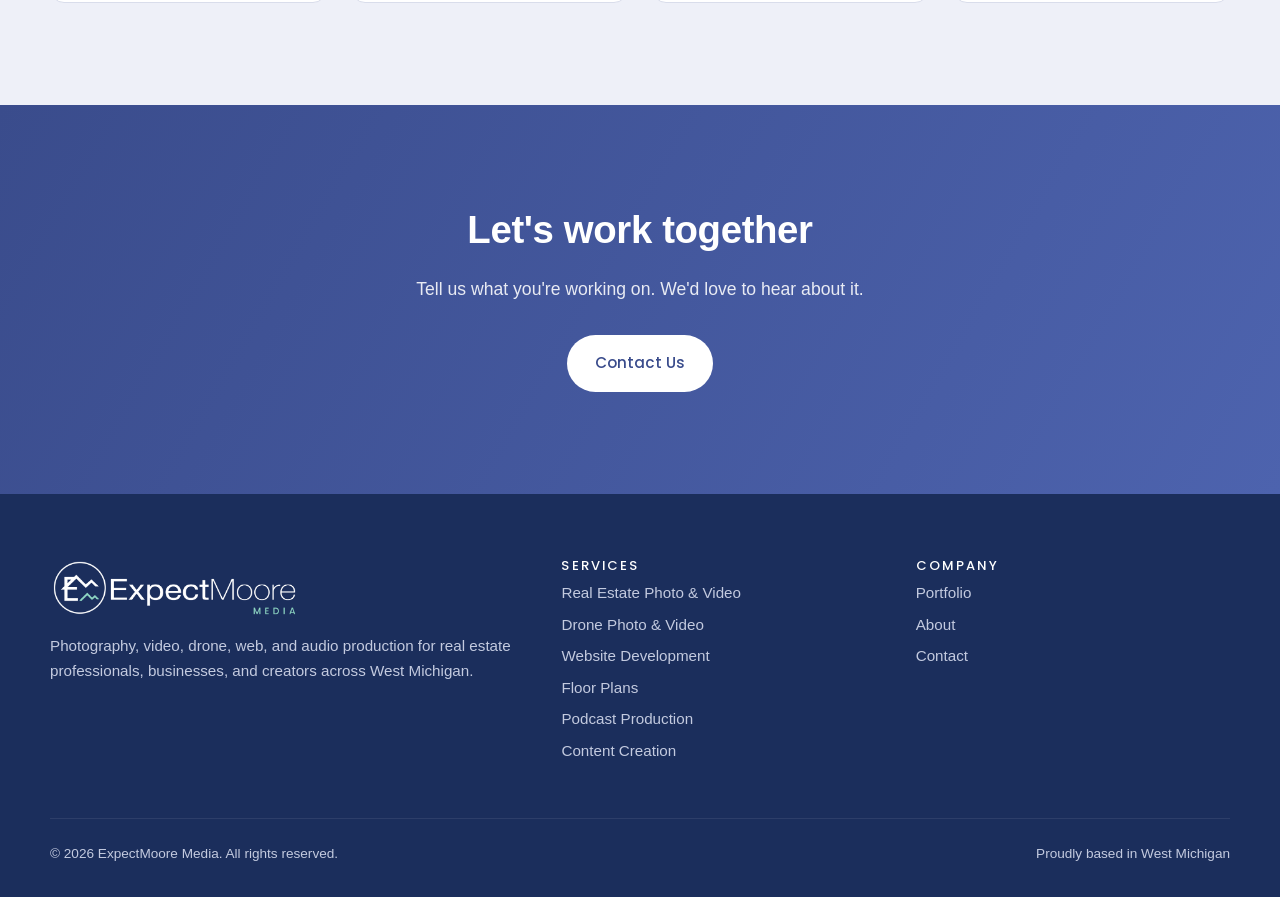
==== commit 27b3702b: "Footer: replace Audio Production link with Floor Plans on every page Co-Authored-By: Claude Opus 5.5" ====
--- a/about.html
+++ b/about.html
@@ -87,7 +87,7 @@
           <li><a href="services.html#real-estate">Real Estate Photo &amp; Video</a></li>
           <li><a href="services.html#drone">Drone Photo &amp; Video</a></li>
           <li><a href="services.html#websites">Website Development</a></li>
-          <li><a href="services.html#audio">Audio Production</a></li>
+          <li><a href="contact.html?service=floor-plans">Floor Plans</a></li>
           <li><a href="services.html#podcasts">Podcast Production</a></li>
           <li><a href="services.html#content">Content Creation</a></li>
         </ul>
--- a/css/styles.css
+++ b/css/styles.css
@@ -136,14 +136,16 @@
   position: relative; color: var(--white);
   min-height: min(88vh, 820px);
   display: flex; align-items: center;
-  background: var(--ink) url("../images/hero-aerial.jpg") center/cover no-repeat;
+  background: var(--ink) url("../images/hero-home.jpg") 15% center/cover no-repeat;
 }
 .hero::before {
   content: ""; position: absolute; inset: 0;
   background: linear-gradient(100deg, rgba(27,46,92,.94) 0%, rgba(27,46,92,.72) 45%, rgba(27,46,92,.2) 100%);
 }
-.hero .container { position: relative; padding: 5rem 0; }
-.hero h1 { max-width: 15ch; }
+.hero { overflow: hidden; }
+.hero::before { z-index: 1; }
+.hero .container { position: relative; z-index: 3; padding: 5rem 0; }
+.hero h1 { max-width: 20ch; }
 .hero h1 em { font-style: normal; color: var(--sky); }
 .hero p { font-size: 1.2rem; max-width: 36rem; color: rgba(255,255,255,.85); margin-bottom: 2rem; }
 
@@ -186,6 +188,7 @@
 /* Split feature */
 .split { display: grid; gap: clamp(2rem, 5vw, 4.5rem); grid-template-columns: 1fr 1fr; align-items: center; }
 .split img { border-radius: var(--radius); width: 100%; aspect-ratio: 4/3; object-fit: cover; }
+.split img.wide-photo { aspect-ratio: auto; height: auto; }
 .split.reverse > :first-child { order: 2; }
 @media (max-width: 860px) {
   .split { grid-template-columns: 1fr; }
